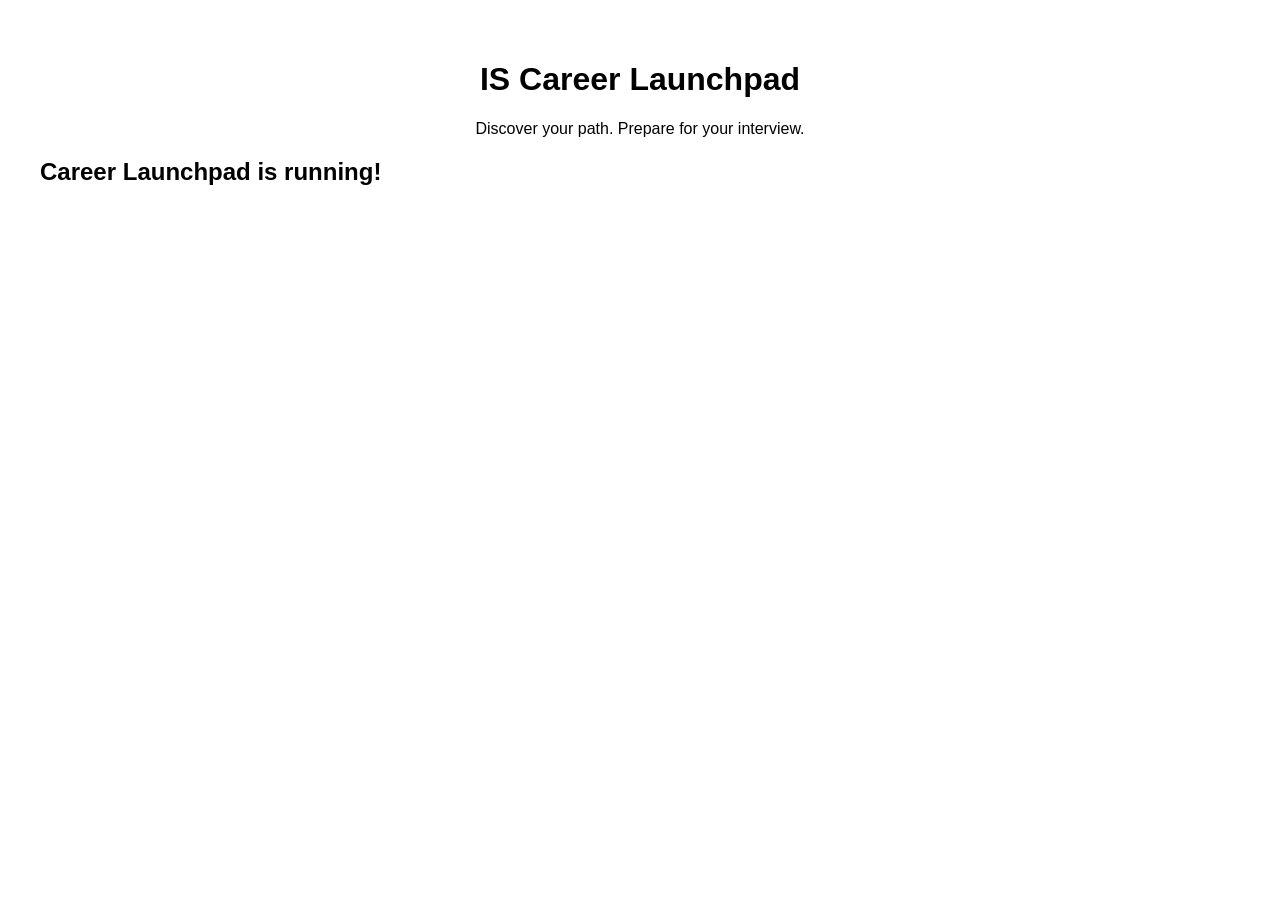
==== index.html @ c5160b51 "Inital project structure" ====
<!DOCTYPE html>
<html lang="en">
<head>
    <meta charset="UTF-8">
    <meta name="viewport" content="width=device-width, initial-scale=1.0">

    <title>IS Career Launchpad</title>

    <link rel="stylesheet" href="css/global.css">
    <link rel="stylesheet" href="css/careers.css">
    <link rel="stylesheet" href="css/interviews.css">
    <link rel="stylesheet" href="css/quiz.css">
</head>

<body>

    <header>
        <h1>IS Career Launchpad</h1>
        <p>Discover your path. Prepare for your interview.</p>
    </header>

    <main id="app">
        <h2>Career Launchpad is running!</h2>
    </main>

    <script src="js/data.js"></script>
    <script src="js/careers.js"></script>
    <script src="js/interviews.js"></script>
    <script src="js/quiz.js"></script>
    <script src="js/app.js"></script>

</body>
</html>
---- css/global.css ----
body {
    font-family: Arial, sans-serif;
    margin: 0;
    padding: 40px;
}

header {
    text-align: center;
}
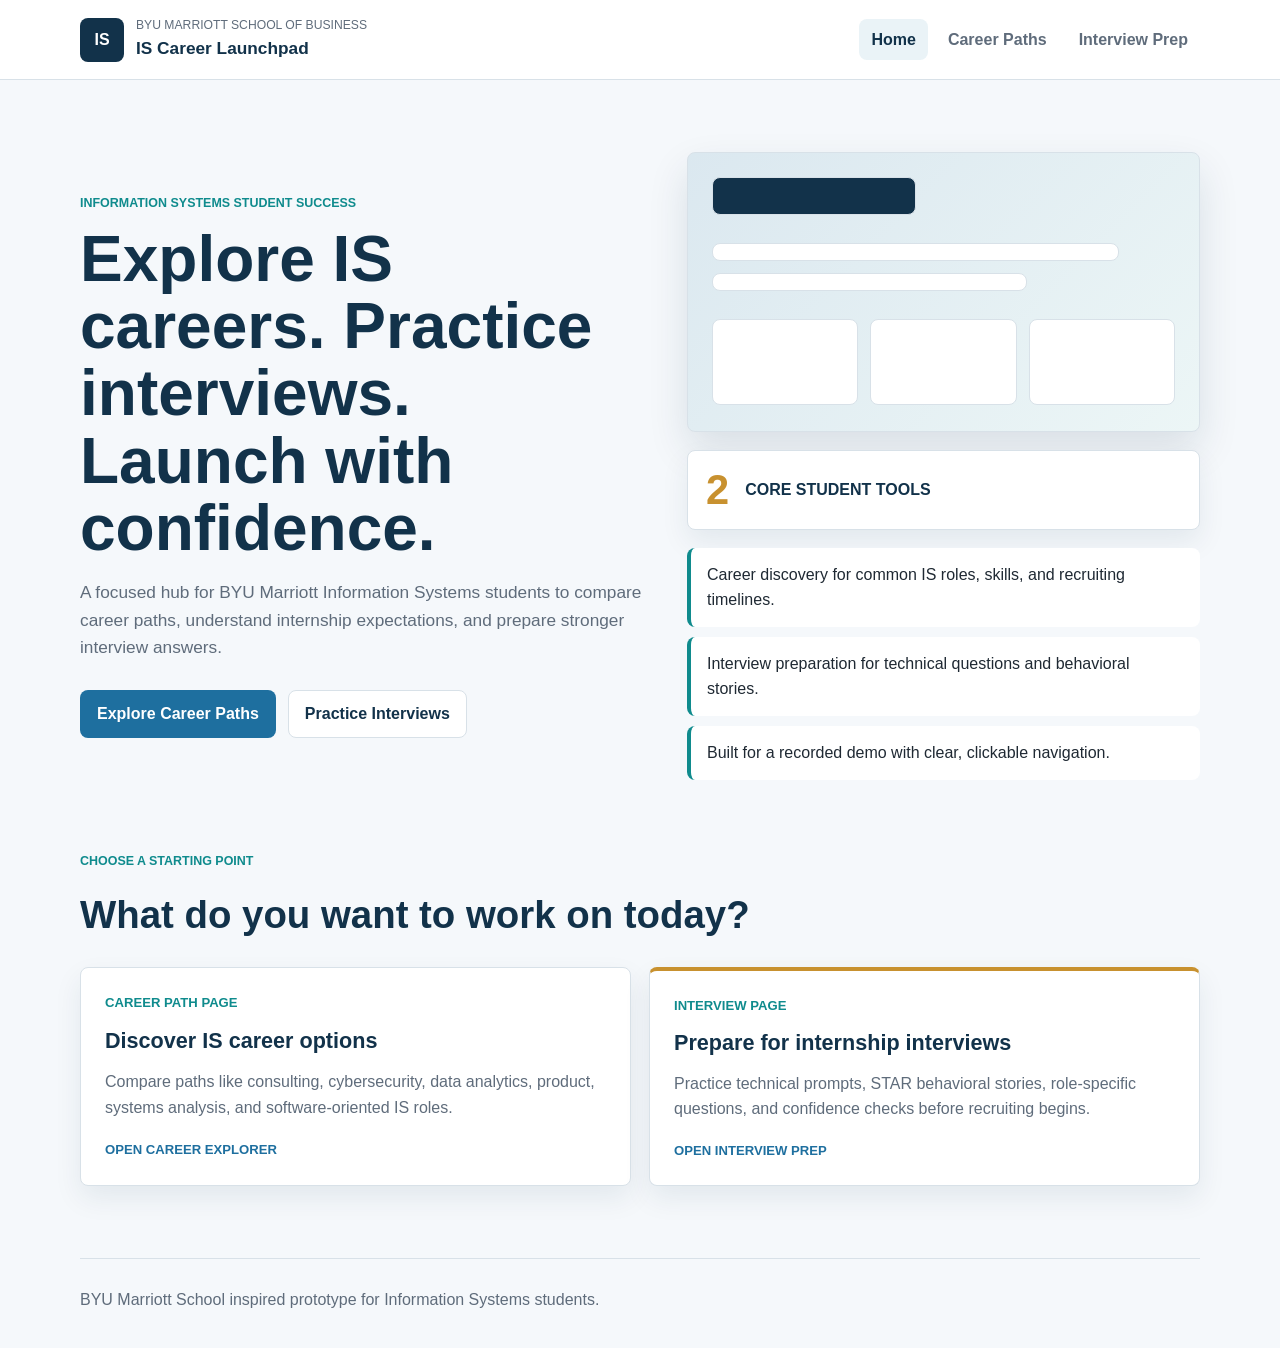
==== commit 58b95af2: "j" ====
--- a/index.html
+++ b/index.html
@@ -3,9 +3,7 @@
 <head>
     <meta charset="UTF-8">
     <meta name="viewport" content="width=device-width, initial-scale=1.0">
-
     <title>IS Career Launchpad</title>
-
     <link rel="stylesheet" href="css/global.css">
     <link rel="stylesheet" href="css/careers.css">
     <link rel="stylesheet" href="css/interviews.css">
@@ -13,21 +11,100 @@
 </head>
 
 <body>
+    <header class="site-header">
+        <nav class="nav-bar" aria-label="Main navigation">
+            <a class="brand" href="index.html">
+                <span class="brand-mark">IS</span>
+                <span>
+                    <span class="brand-school">BYU Marriott School of Business</span>
+                    <span class="brand-title">IS Career Launchpad</span>
+                </span>
+            </a>
 
-    <header>
-        <h1>IS Career Launchpad</h1>
-        <p>Discover your path. Prepare for your interview.</p>
+            <div class="nav-links">
+                <a href="index.html">Home</a>
+                <a href="careers.html">Career Paths</a>
+                <a href="interviews.html">Interview Prep</a>
+            </div>
+        </nav>
     </header>
 
-    <main id="app">
-        <h2>Career Launchpad is running!</h2>
+    <main>
+        <section class="hero-section" aria-labelledby="hero-title">
+            <div class="hero-content">
+                <p class="eyebrow">Information Systems Student Success</p>
+                <h1 id="hero-title">Explore IS careers. Practice interviews. Launch with confidence.</h1>
+                <p class="hero-copy">
+                    A focused hub for BYU Marriott Information Systems students to compare career paths,
+                    understand internship expectations, and prepare stronger interview answers.
+                </p>
+
+                <div class="hero-actions" aria-label="Primary pages">
+                    <a class="button button-primary" href="careers.html">Explore Career Paths</a>
+                    <a class="button button-secondary" href="interviews.html">Practice Interviews</a>
+                </div>
+            </div>
+
+            <aside class="hero-panel" aria-label="Launchpad overview">
+                <div class="dashboard-preview" aria-hidden="true">
+                    <div class="preview-header"></div>
+                    <div class="preview-row wide"></div>
+                    <div class="preview-row"></div>
+                    <div class="preview-grid">
+                        <span></span>
+                        <span></span>
+                        <span></span>
+                    </div>
+                </div>
+
+                <div class="stat-card">
+                    <span class="stat-number">2</span>
+                    <span class="stat-label">core student tools</span>
+                </div>
+
+                <div class="feature-list">
+                    <p>Career discovery for common IS roles, skills, and recruiting timelines.</p>
+                    <p>Interview preparation for technical questions and behavioral stories.</p>
+                    <p>Built for a recorded demo with clear, clickable navigation.</p>
+                </div>
+            </aside>
+        </section>
+
+        <section class="pathway-section" aria-labelledby="pathway-title">
+            <div class="section-heading">
+                <p class="eyebrow">Choose a starting point</p>
+                <h2 id="pathway-title">What do you want to work on today?</h2>
+            </div>
+
+            <div class="pathway-grid">
+                <a class="pathway-card" href="careers.html">
+                    <span class="card-label">Career Path Page</span>
+                    <h3>Discover IS career options</h3>
+                    <p>
+                        Compare paths like consulting, cybersecurity, data analytics, product,
+                        systems analysis, and software-oriented IS roles.
+                    </p>
+                    <span class="card-link">Open career explorer</span>
+                </a>
+
+                <a class="pathway-card accent-card" href="interviews.html">
+                    <span class="card-label">Interview Page</span>
+                    <h3>Prepare for internship interviews</h3>
+                    <p>
+                        Practice technical prompts, STAR behavioral stories, role-specific
+                        questions, and confidence checks before recruiting begins.
+                    </p>
+                    <span class="card-link">Open interview prep</span>
+                </a>
+            </div>
+        </section>
     </main>
 
+    <footer class="site-footer">
+        <p>BYU Marriott School inspired prototype for Information Systems students.</p>
+    </footer>
+
     <script src="js/data.js"></script>
-    <script src="js/careers.js"></script>
-    <script src="js/interviews.js"></script>
-    <script src="js/quiz.js"></script>
     <script src="js/app.js"></script>
-
 </body>
-</html>+</html>
--- a/css/global.css
+++ b/css/global.css
@@ -1,9 +1,398 @@
+:root {
+    --navy: #12324a;
+    --blue: #1e6f9f;
+    --teal: #0f8b8d;
+    --gold: #c8912f;
+    --ink: #1f2933;
+    --muted: #5f6c7b;
+    --line: #d8e1e8;
+    --panel: #ffffff;
+    --background: #f5f8fb;
+    --shadow: 0 18px 40px rgba(18, 50, 74, 0.12);
+}
+
+* {
+    box-sizing: border-box;
+}
+
 body {
-    font-family: Arial, sans-serif;
-    margin: 0;
-    padding: 40px;
-}
-
-header {
-    text-align: center;
-}+    margin: 0;
+    color: var(--ink);
+    background: var(--background);
+    font-family: Arial, Helvetica, sans-serif;
+    line-height: 1.6;
+}
+
+a {
+    color: inherit;
+}
+
+.site-header {
+    position: sticky;
+    top: 0;
+    z-index: 10;
+    background: rgba(255, 255, 255, 0.95);
+    border-bottom: 1px solid var(--line);
+    backdrop-filter: blur(12px);
+}
+
+.nav-bar {
+    display: flex;
+    align-items: center;
+    justify-content: space-between;
+    gap: 24px;
+    width: min(1120px, calc(100% - 32px));
+    margin: 0 auto;
+    padding: 16px 0;
+}
+
+.brand {
+    display: inline-flex;
+    align-items: center;
+    gap: 12px;
+    text-decoration: none;
+}
+
+.brand-mark {
+    display: grid;
+    width: 44px;
+    height: 44px;
+    place-items: center;
+    color: #ffffff;
+    background: var(--navy);
+    border-radius: 8px;
+    font-weight: 800;
+}
+
+.brand-school,
+.brand-title {
+    display: block;
+}
+
+.brand-school {
+    color: var(--muted);
+    font-size: 0.76rem;
+    text-transform: uppercase;
+}
+
+.brand-title {
+    color: var(--navy);
+    font-size: 1.08rem;
+    font-weight: 800;
+}
+
+.nav-links {
+    display: flex;
+    flex-wrap: wrap;
+    justify-content: flex-end;
+    gap: 8px;
+}
+
+.nav-links a {
+    padding: 8px 12px;
+    border-radius: 8px;
+    color: var(--muted);
+    font-weight: 700;
+    text-decoration: none;
+}
+
+.nav-links a:hover,
+.nav-links a[aria-current="page"] {
+    color: var(--navy);
+    background: #eaf3f7;
+}
+
+main {
+    width: min(1120px, calc(100% - 32px));
+    margin: 0 auto;
+}
+
+.hero-section,
+.page-hero {
+    padding: 72px 0 56px;
+}
+
+.hero-section {
+    display: grid;
+    grid-template-columns: minmax(0, 1.05fr) minmax(320px, 0.95fr);
+    gap: 40px;
+    align-items: center;
+}
+
+.hero-content h1,
+.page-hero h1 {
+    max-width: 850px;
+    margin: 0;
+    color: var(--navy);
+    font-size: clamp(2.35rem, 5vw, 4.4rem);
+    line-height: 1.05;
+}
+
+.hero-copy,
+.page-hero p:not(.eyebrow) {
+    max-width: 720px;
+    color: var(--muted);
+    font-size: 1.08rem;
+}
+
+.eyebrow {
+    margin: 0 0 12px;
+    color: var(--teal);
+    font-size: 0.78rem;
+    font-weight: 800;
+    letter-spacing: 0;
+    text-transform: uppercase;
+}
+
+.hero-actions {
+    display: flex;
+    flex-wrap: wrap;
+    gap: 12px;
+    margin-top: 28px;
+}
+
+.button {
+    display: inline-flex;
+    align-items: center;
+    justify-content: center;
+    min-height: 46px;
+    padding: 10px 16px;
+    border: 1px solid transparent;
+    border-radius: 8px;
+    font-weight: 800;
+    text-decoration: none;
+}
+
+.button-primary {
+    color: #ffffff;
+    background: var(--blue);
+}
+
+.button-secondary {
+    color: var(--navy);
+    background: #ffffff;
+    border-color: var(--line);
+}
+
+.hero-panel {
+    display: grid;
+    gap: 18px;
+}
+
+.dashboard-preview {
+    min-height: 280px;
+    padding: 24px;
+    border: 1px solid var(--line);
+    border-radius: 8px;
+    background:
+        linear-gradient(135deg, rgba(30, 111, 159, 0.16), rgba(15, 139, 141, 0.08)),
+        #ffffff;
+    box-shadow: var(--shadow);
+}
+
+.preview-header,
+.preview-row,
+.preview-grid span {
+    border-radius: 8px;
+    background: #ffffff;
+    border: 1px solid var(--line);
+}
+
+.preview-header {
+    width: 44%;
+    height: 38px;
+    margin-bottom: 28px;
+    background: var(--navy);
+}
+
+.preview-row {
+    width: 68%;
+    height: 18px;
+    margin-bottom: 12px;
+}
+
+.preview-row.wide {
+    width: 88%;
+}
+
+.preview-grid {
+    display: grid;
+    grid-template-columns: repeat(3, 1fr);
+    gap: 12px;
+    margin-top: 28px;
+}
+
+.preview-grid span {
+    min-height: 86px;
+}
+
+.stat-card,
+.pathway-card,
+.career-card,
+.question-card,
+.prep-panel {
+    border: 1px solid var(--line);
+    border-radius: 8px;
+    background: var(--panel);
+    box-shadow: 0 12px 28px rgba(18, 50, 74, 0.08);
+}
+
+.stat-card {
+    display: flex;
+    align-items: center;
+    gap: 16px;
+    padding: 18px;
+}
+
+.stat-number {
+    color: var(--gold);
+    font-size: 2.6rem;
+    font-weight: 900;
+    line-height: 1;
+}
+
+.stat-label {
+    color: var(--navy);
+    font-weight: 800;
+    text-transform: uppercase;
+}
+
+.feature-list {
+    display: grid;
+    gap: 10px;
+}
+
+.feature-list p {
+    margin: 0;
+    padding: 14px 16px;
+    border-left: 4px solid var(--teal);
+    background: #ffffff;
+    border-radius: 8px;
+}
+
+.pathway-section {
+    padding: 16px 0 72px;
+}
+
+.section-heading {
+    margin-bottom: 22px;
+}
+
+.section-heading h2 {
+    margin: 0;
+    color: var(--navy);
+    font-size: clamp(1.7rem, 3vw, 2.4rem);
+}
+
+.pathway-grid {
+    display: grid;
+    grid-template-columns: repeat(2, minmax(0, 1fr));
+    gap: 18px;
+}
+
+.pathway-card {
+    display: grid;
+    gap: 10px;
+    padding: 24px;
+    text-decoration: none;
+    transition: transform 160ms ease, box-shadow 160ms ease;
+}
+
+.pathway-card:hover {
+    transform: translateY(-3px);
+    box-shadow: var(--shadow);
+}
+
+.pathway-card h3 {
+    margin: 0;
+    color: var(--navy);
+    font-size: 1.35rem;
+}
+
+.pathway-card p {
+    margin: 0;
+    color: var(--muted);
+}
+
+.accent-card {
+    border-top: 4px solid var(--gold);
+}
+
+.card-label,
+.card-link {
+    color: var(--teal);
+    font-size: 0.82rem;
+    font-weight: 800;
+    text-transform: uppercase;
+}
+
+.card-link {
+    margin-top: 8px;
+    color: var(--blue);
+}
+
+.compact-hero {
+    padding-bottom: 28px;
+}
+
+.toolbar {
+    display: flex;
+    align-items: center;
+    gap: 12px;
+    margin-bottom: 22px;
+    padding: 14px;
+    border: 1px solid var(--line);
+    border-radius: 8px;
+    background: #ffffff;
+}
+
+.toolbar label {
+    color: var(--navy);
+    font-weight: 800;
+}
+
+.toolbar input,
+.toolbar select {
+    width: min(420px, 100%);
+    min-height: 42px;
+    padding: 9px 12px;
+    border: 1px solid var(--line);
+    border-radius: 8px;
+    color: var(--ink);
+    font: inherit;
+}
+
+.site-footer {
+    width: min(1120px, calc(100% - 32px));
+    margin: 0 auto;
+    padding: 28px 0 36px;
+    color: var(--muted);
+    border-top: 1px solid var(--line);
+}
+
+.site-footer p {
+    margin: 0;
+}
+
+@media (max-width: 820px) {
+    .nav-bar,
+    .hero-section,
+    .pathway-grid,
+    .toolbar {
+        display: grid;
+    }
+
+    .hero-section,
+    .pathway-grid {
+        grid-template-columns: 1fr;
+    }
+
+    .nav-links {
+        justify-content: flex-start;
+    }
+
+    .hero-section,
+    .page-hero {
+        padding-top: 44px;
+    }
+}
--- a/css/careers.css
+++ b/css/careers.css
@@ -0,0 +1,70 @@
+.career-grid {
+    display: grid;
+    grid-template-columns: repeat(3, minmax(0, 1fr));
+    gap: 18px;
+    padding-bottom: 72px;
+}
+
+.career-card {
+    display: grid;
+    gap: 14px;
+    padding: 22px;
+}
+
+.career-card h2 {
+    margin: 0;
+    color: var(--navy);
+    font-size: 1.25rem;
+}
+
+.career-card p {
+    margin: 0;
+    color: var(--muted);
+}
+
+.career-meta {
+    display: flex;
+    flex-wrap: wrap;
+    gap: 8px;
+}
+
+.career-meta span,
+.skill-pill {
+    display: inline-flex;
+    align-items: center;
+    min-height: 30px;
+    padding: 4px 9px;
+    border-radius: 999px;
+    color: var(--navy);
+    background: #edf6f7;
+    font-size: 0.82rem;
+    font-weight: 700;
+}
+
+.skill-list {
+    display: flex;
+    flex-wrap: wrap;
+    gap: 8px;
+}
+
+.empty-state {
+    grid-column: 1 / -1;
+    padding: 28px;
+    border: 1px dashed var(--line);
+    border-radius: 8px;
+    color: var(--muted);
+    background: #ffffff;
+    text-align: center;
+}
+
+@media (max-width: 980px) {
+    .career-grid {
+        grid-template-columns: repeat(2, minmax(0, 1fr));
+    }
+}
+
+@media (max-width: 640px) {
+    .career-grid {
+        grid-template-columns: 1fr;
+    }
+}
--- a/css/interviews.css
+++ b/css/interviews.css
@@ -0,0 +1,61 @@
+.interview-layout {
+    display: grid;
+    grid-template-columns: minmax(0, 1fr) 320px;
+    gap: 22px;
+    align-items: start;
+    padding-bottom: 72px;
+}
+
+.question-list {
+    display: grid;
+    gap: 14px;
+}
+
+.question-card {
+    padding: 20px;
+}
+
+.question-card h2 {
+    margin: 0 0 8px;
+    color: var(--navy);
+    font-size: 1.12rem;
+}
+
+.question-card p {
+    margin: 0;
+    color: var(--muted);
+}
+
+.question-type {
+    display: inline-flex;
+    margin-bottom: 10px;
+    padding: 4px 9px;
+    border-radius: 999px;
+    color: #ffffff;
+    background: var(--teal);
+    font-size: 0.76rem;
+    font-weight: 800;
+    text-transform: uppercase;
+}
+
+.prep-panel {
+    position: sticky;
+    top: 92px;
+    padding: 20px;
+}
+
+.prep-panel h2 {
+    margin: 0 0 14px;
+    color: var(--navy);
+    font-size: 1.2rem;
+}
+
+@media (max-width: 900px) {
+    .interview-layout {
+        grid-template-columns: 1fr;
+    }
+
+    .prep-panel {
+        position: static;
+    }
+}
--- a/css/quiz.css
+++ b/css/quiz.css
@@ -0,0 +1,26 @@
+.quiz-list {
+    display: grid;
+    gap: 10px;
+}
+
+.quiz-item {
+    display: flex;
+    align-items: flex-start;
+    gap: 10px;
+    padding: 10px;
+    border: 1px solid var(--line);
+    border-radius: 8px;
+    background: #f8fbfd;
+}
+
+.quiz-item input {
+    width: 18px;
+    height: 18px;
+    margin-top: 3px;
+    accent-color: var(--teal);
+}
+
+.quiz-item span {
+    color: var(--ink);
+    font-weight: 700;
+}
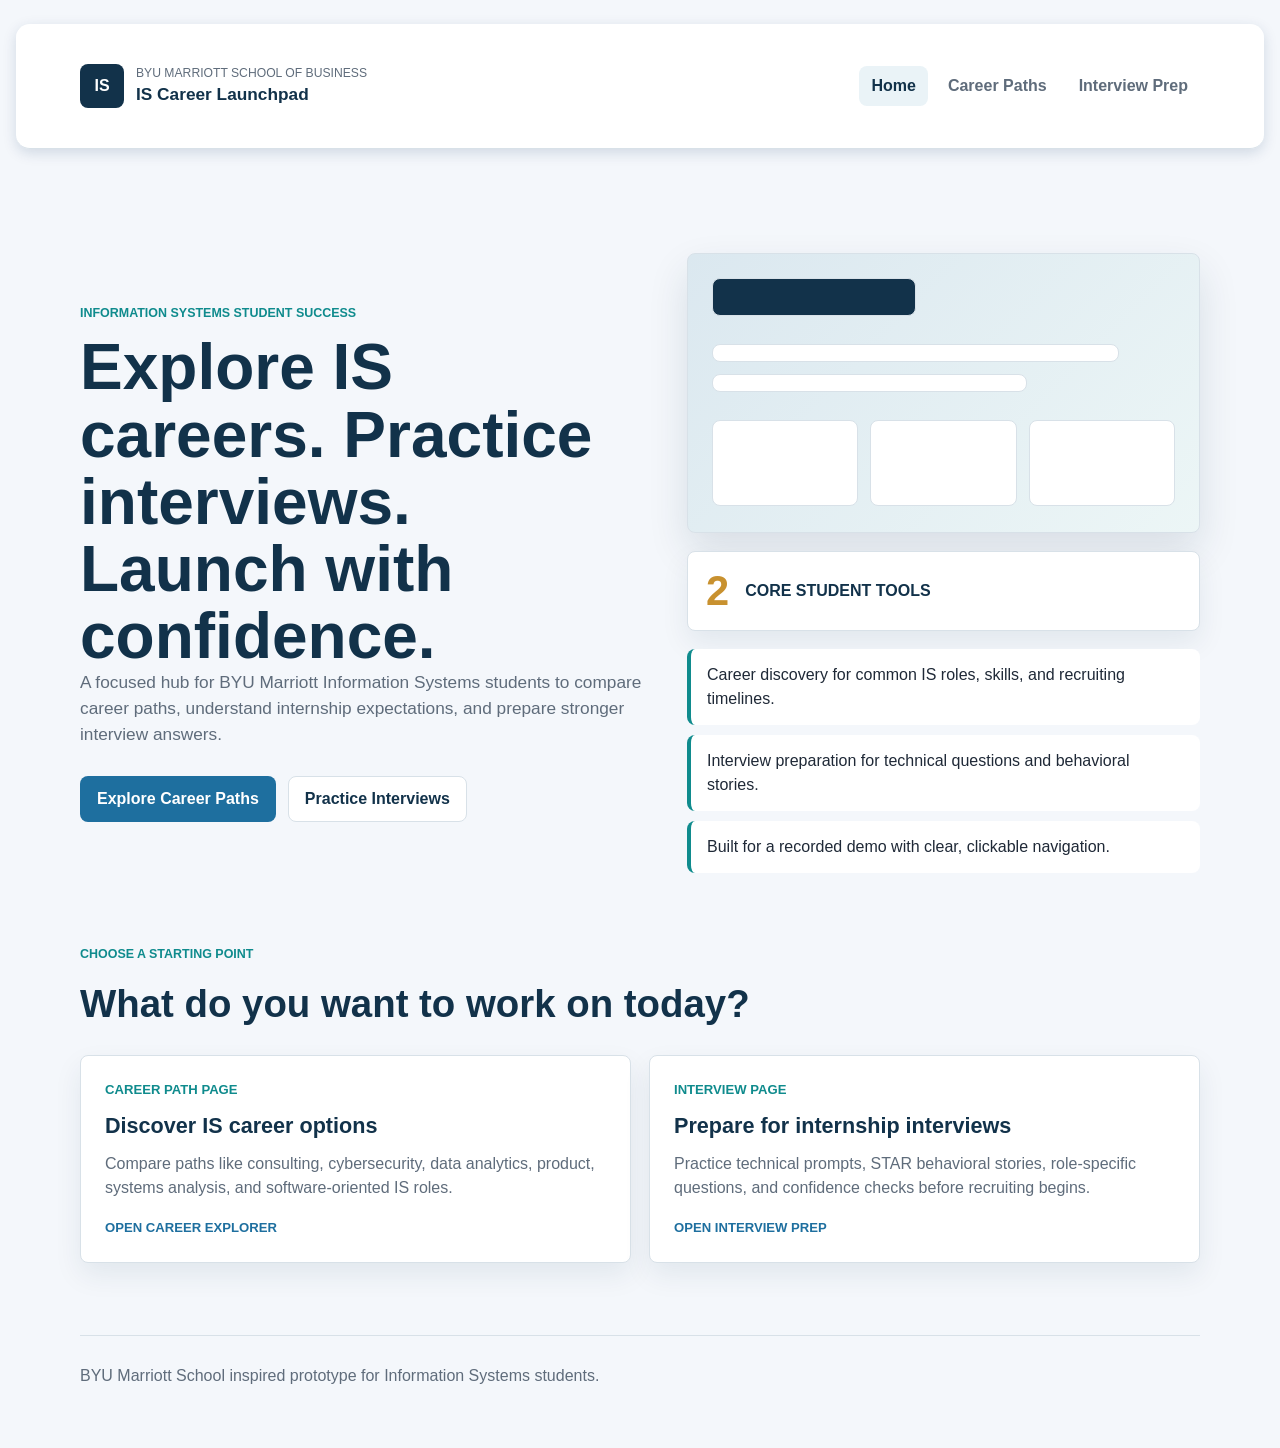
==== commit d07fe774: "Standardize homepage pathway cards" ====
--- a/index.html
+++ b/index.html
@@ -87,7 +87,7 @@
                     <span class="card-link">Open career explorer</span>
                 </a>
 
-                <a class="pathway-card accent-card" href="interviews.html">
+                <a class="pathway-card" href="interviews.html">
                     <span class="card-label">Interview Page</span>
                     <h3>Prepare for internship interviews</h3>
                     <p>
--- a/css/global.css
+++ b/css/global.css
@@ -314,10 +314,6 @@
     color: var(--muted);
 }
 
-.accent-card {
-    border-top: 4px solid var(--gold);
-}
-
 .card-label,
 .card-link {
     color: var(--teal);
--- a/css/careers.css
+++ b/css/careers.css
@@ -1,70 +1,476 @@
-.career-grid {
-    display: grid;
-    grid-template-columns: repeat(3, minmax(0, 1fr));
-    gap: 18px;
-    padding-bottom: 72px;
-}
-
-.career-card {
-    display: grid;
-    gap: 14px;
-    padding: 22px;
-}
-
-.career-card h2 {
-    margin: 0;
-    color: var(--navy);
-    font-size: 1.25rem;
-}
-
-.career-card p {
-    margin: 0;
-    color: var(--muted);
-}
-
-.career-meta {
-    display: flex;
-    flex-wrap: wrap;
-    gap: 8px;
-}
-
-.career-meta span,
-.skill-pill {
-    display: inline-flex;
-    align-items: center;
-    min-height: 30px;
-    padding: 4px 9px;
-    border-radius: 999px;
-    color: var(--navy);
-    background: #edf6f7;
-    font-size: 0.82rem;
-    font-weight: 700;
-}
-
-.skill-list {
-    display: flex;
-    flex-wrap: wrap;
-    gap: 8px;
-}
-
-.empty-state {
-    grid-column: 1 / -1;
-    padding: 28px;
-    border: 1px dashed var(--line);
-    border-radius: 8px;
-    color: var(--muted);
-    background: #ffffff;
-    text-align: center;
-}
-
-@media (max-width: 980px) {
-    .career-grid {
-        grid-template-columns: repeat(2, minmax(0, 1fr));
-    }
-}
-
-@media (max-width: 640px) {
-    .career-grid {
-        grid-template-columns: 1fr;
-    }
-}
+:root {
+  --byu-navy: #002e5d;
+  --byu-blue: #0057b8;
+  --light-bg: #f4f7fb;
+  --card-bg: #ffffff;
+  --border-color: #dbe3ed;
+  --text-main: #1f2937;
+  --text-muted: #64748b;
+  --accent-green: #10b981;
+  --accent-red: #ef4444;
+  --accent-gold: #f59e0b;
+}
+
+* {
+  box-sizing: border-box;
+  margin: 0;
+  padding: 0;
+  font-family: -apple-system, BlinkMacSystemFont, "Segoe UI", Roboto, Helvetica, Arial, sans-serif;
+}
+
+html {
+  scroll-behavior: smooth;
+}
+
+body {
+  background-color: var(--light-bg);
+  color: var(--text-main);
+  padding: 24px 16px;
+  line-height: 1.5;
+}
+
+.container {
+  max-width: 1120px;
+  margin: 0 auto;
+}
+
+header {
+  background: var(--byu-navy);
+  color: white;
+  padding: 24px 28px;
+  border-radius: 14px;
+  margin-bottom: 32px;
+  display: flex;
+  justify-content: space-between;
+  align-items: center;
+  box-shadow: 0 4px 14px rgba(0, 46, 93, 0.15);
+}
+
+.back-link {
+  color: #93c5fd;
+  text-decoration: none;
+  font-size: 0.85rem;
+  font-weight: 600;
+  display: inline-block;
+  margin-bottom: 6px;
+  transition: color 0.15s;
+}
+
+.back-link:hover {
+  color: #ffffff;
+  text-decoration: underline;
+}
+
+header h1 {
+  font-size: 1.7rem;
+  letter-spacing: -0.5px;
+}
+
+header p {
+  color: #cbd5e1;
+  font-size: 0.95rem;
+  margin-top: 4px;
+}
+
+.header-badge {
+  font-size: 0.85rem;
+  background: rgba(255, 255, 255, 0.15);
+  padding: 6px 14px;
+  border-radius: 6px;
+  font-weight: 500;
+}
+
+.module-section {
+  margin-bottom: 24px;
+}
+
+.section-heading-row {
+  display: flex;
+  justify-content: space-between;
+  align-items: flex-end;
+  margin-bottom: 20px;
+  flex-wrap: wrap;
+  gap: 12px;
+}
+
+.section-heading-row h2 {
+  font-size: 1.5rem;
+  color: var(--byu-navy);
+}
+
+.section-desc {
+  color: var(--text-muted);
+  font-size: 0.95rem;
+  margin-top: 4px;
+}
+
+.jump-btn {
+  background: white;
+  color: var(--byu-navy);
+  border: 2px solid var(--byu-navy);
+  padding: 8px 16px;
+  font-size: 0.9rem;
+}
+
+.jump-btn:hover {
+  background: #eef4fc;
+  color: var(--byu-blue);
+}
+
+.section-divider {
+  border: none;
+  border-top: 2px dashed var(--border-color);
+  margin: 48px 0;
+}
+
+/* PART A: EXPLORE STYLES */
+.filter-bar {
+  display: flex;
+  gap: 10px;
+  margin-bottom: 20px;
+  flex-wrap: wrap;
+}
+
+.filter-btn {
+  border: 1px solid var(--border-color);
+  background: white;
+  padding: 8px 16px;
+  border-radius: 20px;
+  cursor: pointer;
+  font-size: 0.88rem;
+  font-weight: 500;
+}
+
+.filter-btn.active {
+  background: var(--byu-blue);
+  color: white;
+  border-color: var(--byu-blue);
+}
+
+.grid-careers {
+  display: grid;
+  grid-template-columns: repeat(auto-fit, minmax(260px, 1fr));
+  gap: 20px;
+  margin-bottom: 24px;
+}
+
+.career-summary-card {
+  background: white;
+  border: 1px solid var(--border-color);
+  border-radius: 12px;
+  padding: 20px;
+  cursor: pointer;
+  transition: transform 0.2s, box-shadow 0.2s, border-color 0.2s;
+}
+
+.career-summary-card:hover {
+  transform: translateY(-3px);
+  box-shadow: 0 8px 20px rgba(0, 0, 0, 0.06);
+}
+
+.career-summary-card.selected {
+  border-color: var(--byu-navy);
+  background: #fafcff;
+  outline: 2px solid var(--byu-navy);
+}
+
+.badge {
+  display: inline-block;
+  font-size: 0.72rem;
+  text-transform: uppercase;
+  letter-spacing: 0.5px;
+  padding: 4px 8px;
+  border-radius: 6px;
+  font-weight: 700;
+  margin-bottom: 8px;
+}
+
+.badge-dev { background: #e0f2fe; color: #0369a1; }
+.badge-ba { background: #fef3c7; color: #b45309; }
+.badge-sec { background: #fee2e2; color: #b91c1c; }
+.badge-data { background: #dcfce7; color: #15803d; }
+
+.detail-panel {
+  background: white;
+  border-radius: 12px;
+  border: 1px solid var(--border-color);
+  padding: 28px;
+  box-shadow: 0 4px 16px rgba(0, 0, 0, 0.04);
+}
+
+.detail-grid {
+  display: grid;
+  grid-template-columns: 1fr 1fr;
+  gap: 24px;
+  margin-top: 20px;
+}
+
+@media (max-width: 768px) {
+  .detail-grid { grid-template-columns: 1fr; }
+}
+
+.detail-section {
+  background: #f8fafc;
+  padding: 16px;
+  border-radius: 8px;
+  border-left: 4px solid var(--byu-navy);
+}
+
+.detail-section h4 {
+  margin-bottom: 8px;
+  font-size: 0.95rem;
+  color: var(--byu-navy);
+}
+
+.detail-section p, .detail-section ul {
+  font-size: 0.9rem;
+  color: #334155;
+}
+
+.detail-section ul {
+  padding-left: 18px;
+}
+
+/* PART B: BATTLE STYLES */
+.arena-setup {
+  background: white;
+  padding: 24px;
+  border-radius: 12px;
+  border: 1px solid var(--border-color);
+  margin-bottom: 24px;
+  display: flex;
+  justify-content: space-around;
+  align-items: center;
+  flex-wrap: wrap;
+  gap: 16px;
+}
+
+.select-box label {
+  font-weight: 600;
+  font-size: 0.85rem;
+  display: block;
+  margin-bottom: 4px;
+}
+
+.select-box select {
+  padding: 10px 14px;
+  border-radius: 8px;
+  border: 1px solid var(--border-color);
+  font-size: 1rem;
+  outline: none;
+  background: white;
+  font-weight: 500;
+}
+
+.vs-text {
+  font-weight: 800;
+  color: var(--byu-navy);
+  font-size: 1.2rem;
+}
+
+.btn-action {
+  background: var(--byu-navy);
+  color: white;
+  border: none;
+  padding: 12px 24px;
+  border-radius: 8px;
+  font-size: 1rem;
+  font-weight: 600;
+  cursor: pointer;
+  transition: background 0.2s;
+}
+
+.btn-action:hover {
+  background: var(--byu-blue);
+}
+
+.arena-stage {
+  background: radial-gradient(circle at center, #1e293b, #0f172a);
+  border-radius: 16px;
+  padding: 30px 20px;
+  color: white;
+  position: relative;
+  overflow: hidden;
+  min-height: 380px;
+  display: flex;
+  flex-direction: column;
+  justify-content: space-between;
+}
+
+.arena-top-labels {
+  display: flex;
+  justify-content: space-between;
+  font-size: 0.85rem;
+  text-transform: uppercase;
+  letter-spacing: 1px;
+  color: #94a3b8;
+}
+
+.fighters-row {
+  display: flex;
+  justify-content: space-between;
+  align-items: flex-end;
+  padding: 0 40px;
+  margin-top: 10px;
+}
+
+.fighter-wrapper {
+  display: flex;
+  flex-direction: column;
+  align-items: center;
+  position: relative;
+  width: 140px;
+  transition: transform 0.2s ease-out;
+}
+
+.hp-container {
+  width: 130px;
+  background: rgba(255, 255, 255, 0.2);
+  border-radius: 6px;
+  padding: 3px;
+  margin-bottom: 12px;
+}
+
+.hp-fill {
+  height: 12px;
+  background: var(--accent-green);
+  border-radius: 4px;
+  transition: width 0.4s ease-out, background-color 0.4s ease-out;
+  width: 100%;
+}
+
+.avatar-box {
+  width: 90px;
+  height: 110px;
+  position: relative;
+}
+
+.fighter-name-label {
+  margin-top: 8px;
+  font-weight: bold;
+  font-size: 0.85rem;
+}
+
+.round-indicator {
+  font-size: 1.5rem;
+  font-weight: 900;
+  color: #cbd5e1;
+}
+
+/* PUNCH ANIMATIONS */
+.punch-right {
+  animation: lPunch 0.35s ease-in-out;
+}
+
+.punch-left {
+  animation: rPunch 0.35s ease-in-out;
+}
+
+.hit-react {
+  animation: hitShake 0.35s ease-in-out;
+}
+
+@keyframes lPunch {
+  0% { transform: translateX(0); }
+  50% { transform: translateX(80px) rotate(8deg); }
+  100% { transform: translateX(0); }
+}
+
+@keyframes rPunch {
+  0% { transform: translateX(0); }
+  50% { transform: translateX(-80px) rotate(-8deg); }
+  100% { transform: translateX(0); }
+}
+
+@keyframes hitShake {
+  0% { transform: translateX(0); }
+  25% { transform: translateX(12px); filter: brightness(2) drop-shadow(0 0 8px red); }
+  50% { transform: translateX(-8px); }
+  75% { transform: translateX(6px); }
+  100% { transform: translateX(0); }
+}
+
+.hit-impact-text {
+  position: absolute;
+  top: -20px;
+  font-weight: 900;
+  font-size: 1.2rem;
+  color: #facc15;
+  text-shadow: 0 0 8px #000;
+  opacity: 0;
+  pointer-events: none;
+  transition: opacity 0.3s, transform 0.3s;
+}
+
+.hit-impact-text.show {
+  opacity: 1;
+  transform: translateY(-15px);
+}
+
+.battle-prompt-card {
+  background: rgba(255, 255, 255, 0.96);
+  color: var(--text-main);
+  padding: 20px;
+  border-radius: 12px;
+  margin-top: 24px;
+  box-shadow: 0 10px 25px rgba(0,0,0,0.3);
+}
+
+.battle-prompt-card h3 {
+  font-size: 1.05rem;
+  color: var(--byu-navy);
+  margin-bottom: 12px;
+}
+
+.prompt-options {
+  display: grid;
+  grid-template-columns: 1fr 1fr;
+  gap: 12px;
+}
+
+@media (max-width: 600px) {
+  .prompt-options { grid-template-columns: 1fr; }
+  .fighters-row { padding: 0 10px; }
+}
+
+.prompt-btn {
+  background: #f1f5f9;
+  border: 1px solid #cbd5e1;
+  border-radius: 8px;
+  padding: 12px;
+  text-align: left;
+  font-size: 0.9rem;
+  cursor: pointer;
+  transition: background 0.15s, border-color 0.15s;
+}
+
+.prompt-btn:hover {
+  background: #e2e8f0;
+  border-color: #94a3b8;
+}
+
+.result-banner {
+  background: #ecfdf5;
+  border: 2px solid var(--accent-green);
+  border-radius: 12px;
+  padding: 24px;
+  margin-top: 24px;
+  display: none;
+  text-align: center;
+}
+
+.result-banner h3 {
+  color: #065f46;
+  margin-bottom: 8px;
+}
+
+.reset-btn {
+  margin-top: 14px;
+}
+
+.source-tag {
+  font-size: 0.75rem;
+  color: var(--text-muted);
+  margin-top: 8px;
+  text-align: right;
+}
--- a/css/interviews.css
+++ b/css/interviews.css
@@ -1,61 +1,338 @@
+.study-setup {
+    display: grid;
+    grid-template-columns: minmax(0, 1.2fr) minmax(260px, 0.7fr) auto;
+    align-items: end;
+    gap: 24px;
+    margin-bottom: 18px;
+    padding: 24px;
+    border: 1px solid var(--line);
+    border-radius: 8px;
+    background: #ffffff;
+    box-shadow: 0 12px 28px rgba(18, 50, 74, 0.08);
+}
+
+.study-setup h2 {
+    margin: 0 0 8px;
+    color: var(--navy);
+    font-size: 1.45rem;
+}
+
+.study-setup p:not(.eyebrow) {
+    margin: 0;
+    color: var(--muted);
+}
+
+.role-picker label {
+    display: block;
+    margin-bottom: 7px;
+    color: var(--navy);
+    font-weight: 800;
+}
+
+.role-picker select {
+    width: 100%;
+    min-height: 46px;
+    padding: 9px 12px;
+    border: 1px solid var(--line);
+    border-radius: 8px;
+    color: var(--ink);
+    background: #ffffff;
+    font: inherit;
+}
+
+.study-action {
+    display: grid;
+    justify-items: stretch;
+    gap: 7px;
+}
+
+.study-action span {
+    color: var(--muted);
+    font-size: 0.78rem;
+    font-weight: 800;
+    text-align: center;
+    text-transform: uppercase;
+}
+
+.study-action .button {
+    border: 0;
+    cursor: pointer;
+}
+
+.study-overview {
+    display: grid;
+    grid-template-columns: repeat(3, minmax(0, 1fr));
+    gap: 14px;
+    margin-bottom: 24px;
+}
+
+.study-overview article {
+    display: flex;
+    align-items: flex-start;
+    gap: 14px;
+    padding: 18px;
+    border: 1px solid var(--line);
+    border-radius: 8px;
+    background: #ffffff;
+}
+
+.overview-number {
+    color: var(--teal);
+    font-size: 1.35rem;
+    font-weight: 900;
+}
+
+.study-overview strong {
+    color: var(--navy);
+}
+
+.study-overview p {
+    margin: 3px 0 0;
+    color: var(--muted);
+    font-size: 0.9rem;
+}
+
 .interview-layout {
-    display: grid;
-    grid-template-columns: minmax(0, 1fr) 320px;
-    gap: 22px;
-    align-items: start;
     padding-bottom: 72px;
+}
+
+.toolbar {
+    justify-content: space-between;
+    gap: 28px;
+    padding: 18px 20px;
+    box-shadow: 0 8px 22px rgba(18, 50, 74, 0.06);
+}
+
+.filter-control {
+    display: flex;
+    align-items: center;
+    gap: 14px;
+    width: min(620px, 100%);
+}
+
+.filter-control label {
+    flex: 0 0 auto;
+}
+
+.filter-control select {
+    flex: 1;
 }
 
 .question-list {
     display: grid;
-    gap: 14px;
-}
-
-.question-card {
-    padding: 20px;
-}
-
-.question-card h2 {
-    margin: 0 0 8px;
-    color: var(--navy);
-    font-size: 1.12rem;
-}
-
-.question-card p {
+    grid-template-columns: repeat(2, minmax(0, 1fr));
+    gap: 18px;
+}
+
+.study-section-heading {
+    display: flex;
+    align-items: end;
+    justify-content: space-between;
+    gap: 20px;
+    padding: 10px 2px 4px;
+    grid-column: 1 / -1;
+}
+
+.study-section-heading h2 {
     margin: 0;
-    color: var(--muted);
+    color: var(--navy);
+    font-size: 1.55rem;
+}
+
+.study-section-heading > span {
+    color: var(--muted);
+    font-size: 0.86rem;
+    font-weight: 800;
+}
+
+.study-card {
+    display: flex;
+    flex-direction: column;
+    padding: 22px;
+}
+
+.study-card:nth-of-type(5) {
+    grid-column: 1 / -1;
+}
+
+.study-card-heading,
+.study-card-heading > div {
+    display: flex;
+    align-items: center;
+    justify-content: space-between;
+    gap: 10px;
+}
+
+.study-card h2 {
+    margin: 10px 0;
+    color: var(--navy);
+    font-size: 1.18rem;
+}
+
+.study-card p {
+    color: var(--muted);
+}
+
+.duration-target {
+    display: inline-flex;
+    align-self: flex-start;
+    margin: 0 0 10px;
+    padding: 5px 9px;
+    border-radius: 999px;
+    color: var(--navy) !important;
+    background: #e8f1fb;
+    font-size: 0.78rem;
+    font-weight: 800;
+    text-transform: uppercase;
 }
 
 .question-type {
     display: inline-flex;
-    margin-bottom: 10px;
     padding: 4px 9px;
     border-radius: 999px;
     color: #ffffff;
     background: var(--teal);
-    font-size: 0.76rem;
-    font-weight: 800;
-    text-transform: uppercase;
-}
-
-.prep-panel {
-    position: sticky;
-    top: 92px;
-    padding: 20px;
-}
-
-.prep-panel h2 {
-    margin: 0 0 14px;
-    color: var(--navy);
-    font-size: 1.2rem;
+    font-size: 0.74rem;
+    font-weight: 800;
+    text-transform: uppercase;
+}
+
+.question-number {
+    color: var(--muted);
+    font-size: 0.78rem;
+    font-weight: 800;
+    text-transform: uppercase;
+}
+
+.review-toggle {
+    display: inline-flex;
+    align-items: center;
+    gap: 7px;
+    color: var(--navy);
+    font-size: 0.85rem;
+    font-weight: 800;
+    cursor: pointer;
+}
+
+.review-toggle input {
+    width: 17px;
+    height: 17px;
+    accent-color: var(--teal);
+}
+
+.coach-tip {
+    margin: 0;
+    padding: 13px 15px;
+    border-left: 4px solid var(--gold);
+    border-radius: 6px;
+    background: #fff9ec;
+}
+
+.concept-block {
+    margin-top: 18px;
+}
+
+.concept-block h3 {
+    margin: 0 0 9px;
+    color: var(--navy);
+    font-size: 0.88rem;
+    text-transform: uppercase;
+}
+
+.concept-list {
+    display: flex;
+    flex-wrap: wrap;
+    gap: 8px;
+}
+
+.concept-list span {
+    padding: 5px 9px;
+    border-radius: 999px;
+    color: var(--navy);
+    background: #edf6f7;
+    font-size: 0.82rem;
+    font-weight: 700;
+}
+
+.model-answer {
+    margin-top: auto;
+    padding-top: 14px;
+    border-top: 1px solid var(--line);
+}
+
+.model-answer summary {
+    color: var(--blue);
+    font-weight: 800;
+    cursor: pointer;
+}
+
+.model-answer p {
+    margin: 12px 0 0;
+    padding: 14px;
+    border-radius: 8px;
+    background: #f5f8fb;
+}
+
+.study-progress {
+    flex: 0 0 210px;
+    color: var(--navy);
+    text-align: right;
+}
+
+.progress-track {
+    height: 8px;
+    margin-top: 8px;
+    overflow: hidden;
+    border-radius: 999px;
+    background: #e4ebf0;
+}
+
+.progress-track span {
+    display: block;
+    width: 0;
+    height: 100%;
+    border-radius: inherit;
+    background: var(--teal);
+    transition: width 180ms ease;
+}
+
+@media (max-width: 980px) {
+    .study-setup {
+        grid-template-columns: 1fr 1fr;
+    }
+
+    .study-setup-copy {
+        grid-column: 1 / -1;
+    }
 }
 
 @media (max-width: 900px) {
-    .interview-layout {
+    .study-overview,
+    .question-list {
         grid-template-columns: 1fr;
     }
-
-    .prep-panel {
-        position: static;
-    }
-}
+}
+
+@media (max-width: 640px) {
+    .study-setup,
+    .study-card-heading,
+    .study-section-heading,
+    .toolbar,
+    .filter-control {
+        display: grid;
+        grid-template-columns: 1fr;
+    }
+
+    .study-setup-copy {
+        grid-column: auto;
+    }
+
+    .study-action .button {
+        width: 100%;
+    }
+
+    .study-progress {
+        width: 100%;
+        text-align: left;
+    }
+}
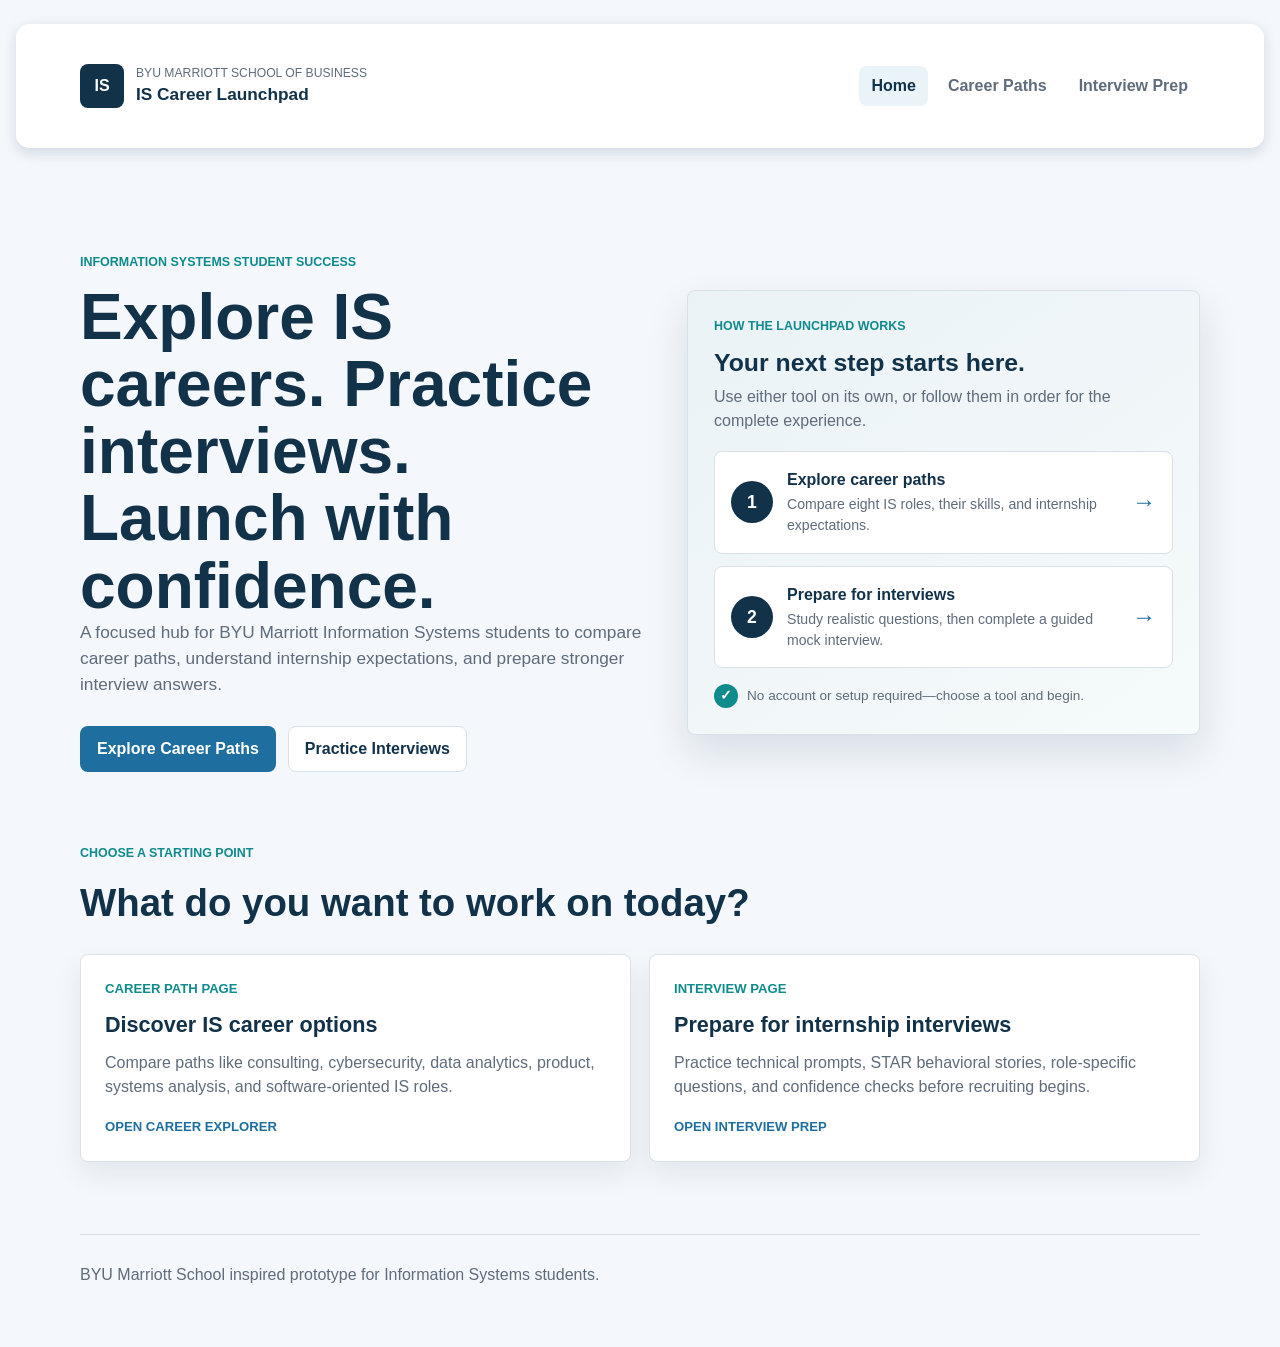
==== commit b2a57761: "Replace ambiguous homepage preview with launch plan" ====
--- a/index.html
+++ b/index.html
@@ -45,27 +45,34 @@
                 </div>
             </div>
 
-            <aside class="hero-panel" aria-label="Launchpad overview">
-                <div class="dashboard-preview" aria-hidden="true">
-                    <div class="preview-header"></div>
-                    <div class="preview-row wide"></div>
-                    <div class="preview-row"></div>
-                    <div class="preview-grid">
-                        <span></span>
-                        <span></span>
-                        <span></span>
-                    </div>
+            <aside class="launch-plan" aria-labelledby="launch-plan-title">
+                <div class="launch-plan-heading">
+                    <p class="eyebrow">How the Launchpad works</p>
+                    <h2 id="launch-plan-title">Your next step starts here.</h2>
+                    <p>Use either tool on its own, or follow them in order for the complete experience.</p>
                 </div>
 
-                <div class="stat-card">
-                    <span class="stat-number">2</span>
-                    <span class="stat-label">core student tools</span>
-                </div>
+                <a class="launch-step" href="careers.html">
+                    <span class="step-number">1</span>
+                    <span class="step-copy">
+                        <strong>Explore career paths</strong>
+                        <span>Compare eight IS roles, their skills, and internship expectations.</span>
+                    </span>
+                    <span class="step-arrow" aria-hidden="true">→</span>
+                </a>
 
-                <div class="feature-list">
-                    <p>Career discovery for common IS roles, skills, and recruiting timelines.</p>
-                    <p>Interview preparation for technical questions and behavioral stories.</p>
-                    <p>Built for a recorded demo with clear, clickable navigation.</p>
+                <a class="launch-step" href="interviews.html">
+                    <span class="step-number">2</span>
+                    <span class="step-copy">
+                        <strong>Prepare for interviews</strong>
+                        <span>Study realistic questions, then complete a guided mock interview.</span>
+                    </span>
+                    <span class="step-arrow" aria-hidden="true">→</span>
+                </a>
+
+                <div class="launch-plan-note">
+                    <span aria-hidden="true">✓</span>
+                    <p>No account or setup required—choose a tool and begin.</p>
                 </div>
             </aside>
         </section>
--- a/css/global.css
+++ b/css/global.css
@@ -174,59 +174,112 @@
     border-color: var(--line);
 }
 
-.hero-panel {
-    display: grid;
-    gap: 18px;
-}
-
-.dashboard-preview {
-    min-height: 280px;
-    padding: 24px;
+.launch-plan {
+    display: grid;
+    gap: 12px;
+    padding: 26px;
     border: 1px solid var(--line);
     border-radius: 8px;
     background:
-        linear-gradient(135deg, rgba(30, 111, 159, 0.16), rgba(15, 139, 141, 0.08)),
+        linear-gradient(145deg, rgba(30, 111, 159, 0.09), rgba(15, 139, 141, 0.04)),
         #ffffff;
     box-shadow: var(--shadow);
 }
 
-.preview-header,
-.preview-row,
-.preview-grid span {
+.launch-plan-heading {
+    margin-bottom: 6px;
+}
+
+.launch-plan-heading h2 {
+    margin: 0;
+    color: var(--navy);
+    font-size: 1.55rem;
+    line-height: 1.2;
+}
+
+.launch-plan-heading p:not(.eyebrow) {
+    margin: 8px 0 0;
+    color: var(--muted);
+}
+
+.launch-step {
+    display: grid;
+    grid-template-columns: auto minmax(0, 1fr) auto;
+    align-items: center;
+    gap: 14px;
+    padding: 16px;
+    border: 1px solid var(--line);
     border-radius: 8px;
     background: #ffffff;
-    border: 1px solid var(--line);
-}
-
-.preview-header {
-    width: 44%;
-    height: 38px;
-    margin-bottom: 28px;
+    text-decoration: none;
+    transition: border-color 160ms ease, box-shadow 160ms ease, transform 160ms ease;
+}
+
+.launch-step:hover {
+    border-color: var(--blue);
+    box-shadow: 0 10px 24px rgba(18, 50, 74, 0.1);
+    transform: translateY(-2px);
+}
+
+.step-number {
+    display: grid;
+    width: 42px;
+    height: 42px;
+    place-items: center;
+    border-radius: 50%;
+    color: #ffffff;
     background: var(--navy);
-}
-
-.preview-row {
-    width: 68%;
-    height: 18px;
-    margin-bottom: 12px;
-}
-
-.preview-row.wide {
-    width: 88%;
-}
-
-.preview-grid {
-    display: grid;
-    grid-template-columns: repeat(3, 1fr);
-    gap: 12px;
-    margin-top: 28px;
-}
-
-.preview-grid span {
-    min-height: 86px;
-}
-
-.stat-card,
+    font-size: 1.1rem;
+    font-weight: 900;
+}
+
+.step-copy,
+.step-copy span {
+    display: block;
+}
+
+.step-copy strong {
+    color: var(--navy);
+    font-size: 1rem;
+}
+
+.step-copy span {
+    margin-top: 2px;
+    color: var(--muted);
+    font-size: 0.88rem;
+}
+
+.step-arrow {
+    color: var(--blue);
+    font-size: 1.5rem;
+    font-weight: 900;
+}
+
+.launch-plan-note {
+    display: flex;
+    align-items: center;
+    gap: 9px;
+    margin-top: 4px;
+    color: var(--muted);
+    font-size: 0.85rem;
+}
+
+.launch-plan-note > span {
+    display: grid;
+    flex: 0 0 24px;
+    width: 24px;
+    height: 24px;
+    place-items: center;
+    border-radius: 50%;
+    color: #ffffff;
+    background: var(--teal);
+    font-weight: 900;
+}
+
+.launch-plan-note p {
+    margin: 0;
+}
+
 .pathway-card,
 .career-card,
 .question-card,
@@ -235,39 +288,6 @@
     border-radius: 8px;
     background: var(--panel);
     box-shadow: 0 12px 28px rgba(18, 50, 74, 0.08);
-}
-
-.stat-card {
-    display: flex;
-    align-items: center;
-    gap: 16px;
-    padding: 18px;
-}
-
-.stat-number {
-    color: var(--gold);
-    font-size: 2.6rem;
-    font-weight: 900;
-    line-height: 1;
-}
-
-.stat-label {
-    color: var(--navy);
-    font-weight: 800;
-    text-transform: uppercase;
-}
-
-.feature-list {
-    display: grid;
-    gap: 10px;
-}
-
-.feature-list p {
-    margin: 0;
-    padding: 14px 16px;
-    border-left: 4px solid var(--teal);
-    background: #ffffff;
-    border-radius: 8px;
 }
 
 .pathway-section {
--- a/css/interviews.css
+++ b/css/interviews.css
@@ -151,10 +151,6 @@
     padding: 22px;
 }
 
-.study-card:nth-of-type(5) {
-    grid-column: 1 / -1;
-}
-
 .study-card-heading,
 .study-card-heading > div {
     display: flex;
@@ -229,7 +225,7 @@
 }
 
 .concept-block {
-    margin-top: 18px;
+    margin: 18px 0;
 }
 
 .concept-block h3 {
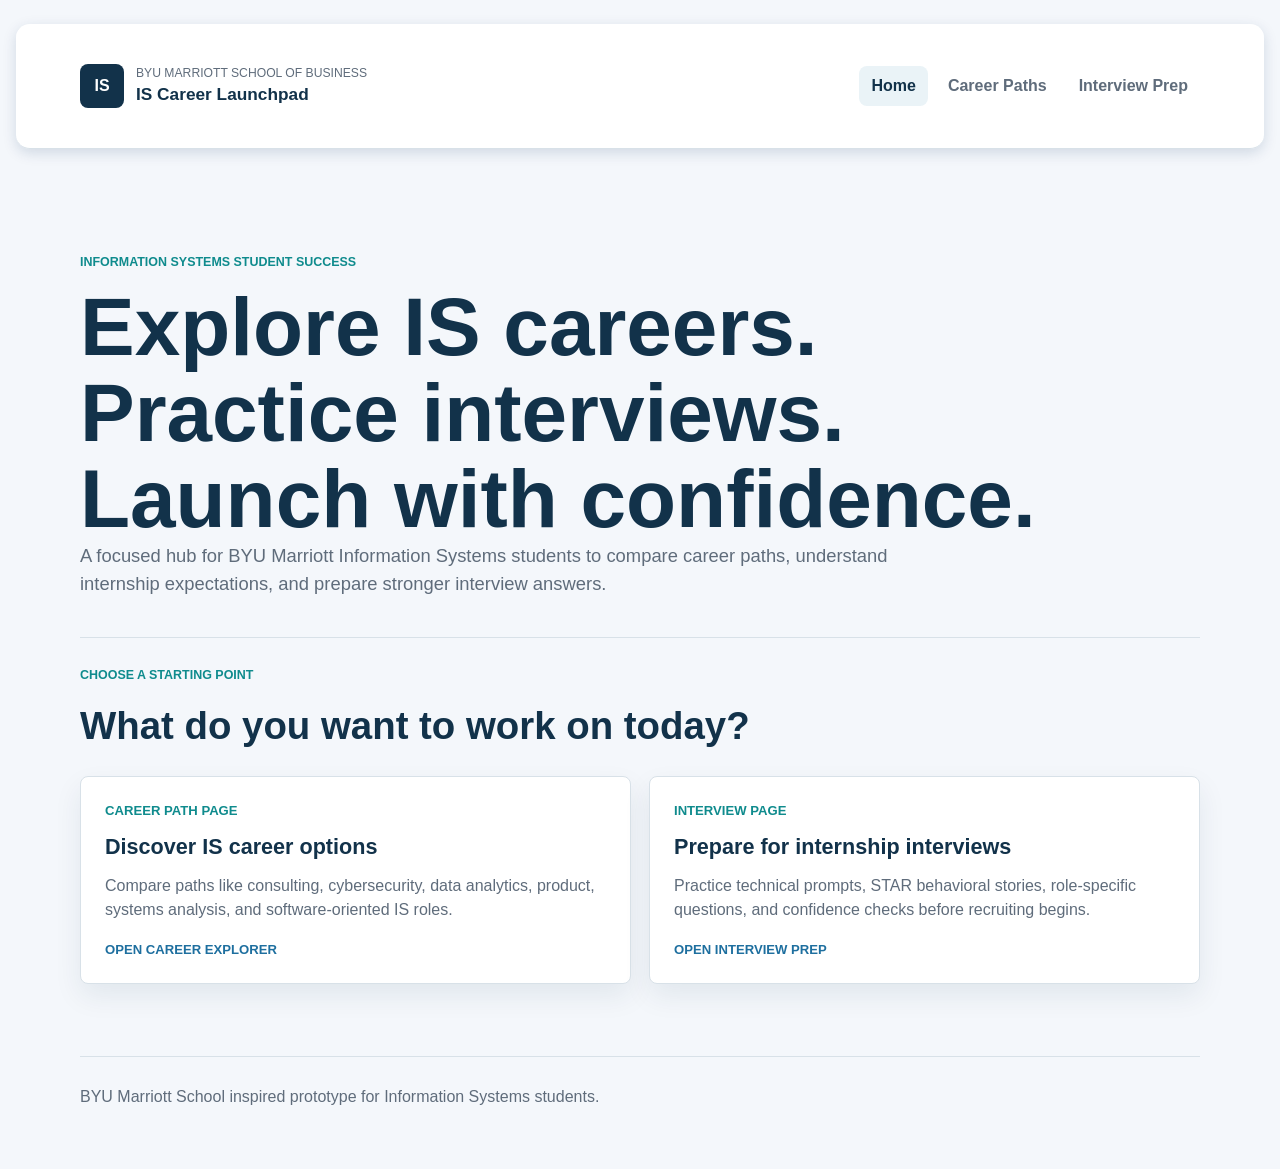
==== commit 70967108: "Simplify homepage navigation choices" ====
--- a/index.html
+++ b/index.html
@@ -38,43 +38,7 @@
                     A focused hub for BYU Marriott Information Systems students to compare career paths,
                     understand internship expectations, and prepare stronger interview answers.
                 </p>
-
-                <div class="hero-actions" aria-label="Primary pages">
-                    <a class="button button-primary" href="careers.html">Explore Career Paths</a>
-                    <a class="button button-secondary" href="interviews.html">Practice Interviews</a>
-                </div>
             </div>
-
-            <aside class="launch-plan" aria-labelledby="launch-plan-title">
-                <div class="launch-plan-heading">
-                    <p class="eyebrow">How the Launchpad works</p>
-                    <h2 id="launch-plan-title">Your next step starts here.</h2>
-                    <p>Use either tool on its own, or follow them in order for the complete experience.</p>
-                </div>
-
-                <a class="launch-step" href="careers.html">
-                    <span class="step-number">1</span>
-                    <span class="step-copy">
-                        <strong>Explore career paths</strong>
-                        <span>Compare eight IS roles, their skills, and internship expectations.</span>
-                    </span>
-                    <span class="step-arrow" aria-hidden="true">→</span>
-                </a>
-
-                <a class="launch-step" href="interviews.html">
-                    <span class="step-number">2</span>
-                    <span class="step-copy">
-                        <strong>Prepare for interviews</strong>
-                        <span>Study realistic questions, then complete a guided mock interview.</span>
-                    </span>
-                    <span class="step-arrow" aria-hidden="true">→</span>
-                </a>
-
-                <div class="launch-plan-note">
-                    <span aria-hidden="true">✓</span>
-                    <p>No account or setup required—choose a tool and begin.</p>
-                </div>
-            </aside>
         </section>
 
         <section class="pathway-section" aria-labelledby="pathway-title">
--- a/css/global.css
+++ b/css/global.css
@@ -113,10 +113,11 @@
 }
 
 .hero-section {
-    display: grid;
-    grid-template-columns: minmax(0, 1.05fr) minmax(320px, 0.95fr);
-    gap: 40px;
-    align-items: center;
+    padding-bottom: 40px;
+}
+
+.hero-content {
+    max-width: 1040px;
 }
 
 .hero-content h1,
@@ -128,11 +129,21 @@
     line-height: 1.05;
 }
 
+.hero-content h1 {
+    max-width: 1040px;
+    font-size: clamp(3rem, 6.4vw, 5.5rem);
+}
+
 .hero-copy,
 .page-hero p:not(.eyebrow) {
     max-width: 720px;
     color: var(--muted);
     font-size: 1.08rem;
+}
+
+.hero-copy {
+    max-width: 850px;
+    font-size: 1.15rem;
 }
 
 .eyebrow {
@@ -142,13 +153,6 @@
     font-weight: 800;
     letter-spacing: 0;
     text-transform: uppercase;
-}
-
-.hero-actions {
-    display: flex;
-    flex-wrap: wrap;
-    gap: 12px;
-    margin-top: 28px;
 }
 
 .button {
@@ -174,112 +178,6 @@
     border-color: var(--line);
 }
 
-.launch-plan {
-    display: grid;
-    gap: 12px;
-    padding: 26px;
-    border: 1px solid var(--line);
-    border-radius: 8px;
-    background:
-        linear-gradient(145deg, rgba(30, 111, 159, 0.09), rgba(15, 139, 141, 0.04)),
-        #ffffff;
-    box-shadow: var(--shadow);
-}
-
-.launch-plan-heading {
-    margin-bottom: 6px;
-}
-
-.launch-plan-heading h2 {
-    margin: 0;
-    color: var(--navy);
-    font-size: 1.55rem;
-    line-height: 1.2;
-}
-
-.launch-plan-heading p:not(.eyebrow) {
-    margin: 8px 0 0;
-    color: var(--muted);
-}
-
-.launch-step {
-    display: grid;
-    grid-template-columns: auto minmax(0, 1fr) auto;
-    align-items: center;
-    gap: 14px;
-    padding: 16px;
-    border: 1px solid var(--line);
-    border-radius: 8px;
-    background: #ffffff;
-    text-decoration: none;
-    transition: border-color 160ms ease, box-shadow 160ms ease, transform 160ms ease;
-}
-
-.launch-step:hover {
-    border-color: var(--blue);
-    box-shadow: 0 10px 24px rgba(18, 50, 74, 0.1);
-    transform: translateY(-2px);
-}
-
-.step-number {
-    display: grid;
-    width: 42px;
-    height: 42px;
-    place-items: center;
-    border-radius: 50%;
-    color: #ffffff;
-    background: var(--navy);
-    font-size: 1.1rem;
-    font-weight: 900;
-}
-
-.step-copy,
-.step-copy span {
-    display: block;
-}
-
-.step-copy strong {
-    color: var(--navy);
-    font-size: 1rem;
-}
-
-.step-copy span {
-    margin-top: 2px;
-    color: var(--muted);
-    font-size: 0.88rem;
-}
-
-.step-arrow {
-    color: var(--blue);
-    font-size: 1.5rem;
-    font-weight: 900;
-}
-
-.launch-plan-note {
-    display: flex;
-    align-items: center;
-    gap: 9px;
-    margin-top: 4px;
-    color: var(--muted);
-    font-size: 0.85rem;
-}
-
-.launch-plan-note > span {
-    display: grid;
-    flex: 0 0 24px;
-    width: 24px;
-    height: 24px;
-    place-items: center;
-    border-radius: 50%;
-    color: #ffffff;
-    background: var(--teal);
-    font-weight: 900;
-}
-
-.launch-plan-note p {
-    margin: 0;
-}
-
 .pathway-card,
 .career-card,
 .question-card,
@@ -291,7 +189,8 @@
 }
 
 .pathway-section {
-    padding: 16px 0 72px;
+    padding: 28px 0 72px;
+    border-top: 1px solid var(--line);
 }
 
 .section-heading {
@@ -392,13 +291,11 @@
 
 @media (max-width: 820px) {
     .nav-bar,
-    .hero-section,
     .pathway-grid,
     .toolbar {
         display: grid;
     }
 
-    .hero-section,
     .pathway-grid {
         grid-template-columns: 1fr;
     }
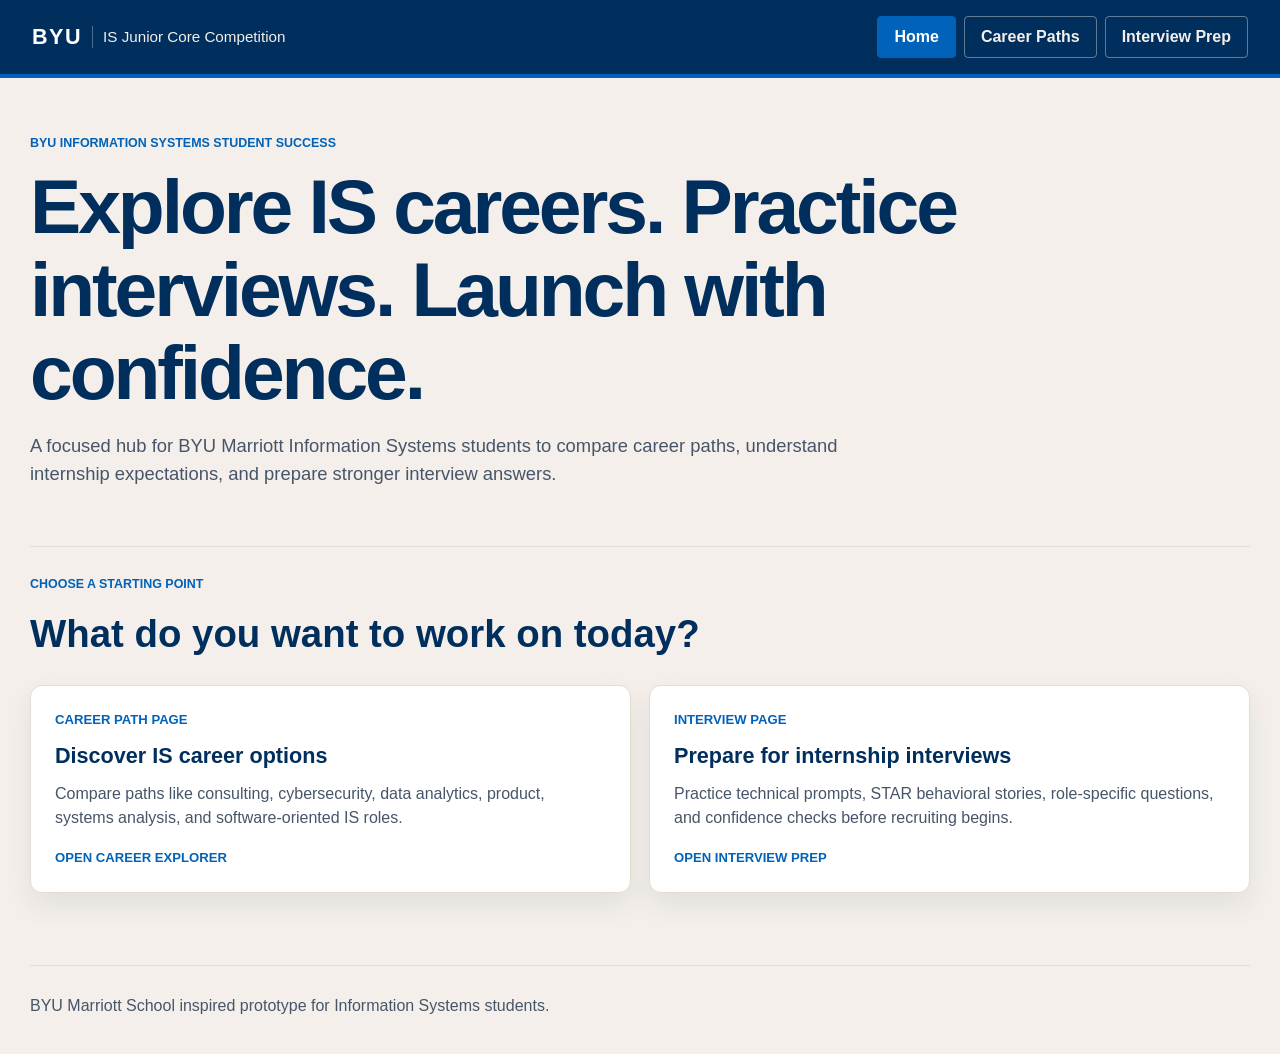
==== commit d40341bf: "Changed sizing" ====
--- a/index.html
+++ b/index.html
@@ -13,17 +13,14 @@
 <body>
     <header class="site-header">
         <nav class="nav-bar" aria-label="Main navigation">
-            <a class="brand" href="index.html">
-                <span class="brand-mark">IS</span>
-                <span>
-                    <span class="brand-school">BYU Marriott School of Business</span>
-                    <span class="brand-title">IS Career Launchpad</span>
-                </span>
+            <a class="brand" href="index.html" aria-label="IS Career Launchpad home">
+                <span class="brand-title">BYU</span>
+                <span class="brand-subtitle">IS Junior Core Competition</span>
             </a>
 
             <div class="nav-links">
-                <a href="index.html">Home</a>
-                <a href="careers.html">Career Paths</a>
+                <a href="index.html" aria-current="page">Home</a>
+                <a href="career-exploration.html">Career Paths</a>
                 <a href="interviews.html">Interview Prep</a>
             </div>
         </nav>
@@ -32,7 +29,7 @@
     <main>
         <section class="hero-section" aria-labelledby="hero-title">
             <div class="hero-content">
-                <p class="eyebrow">Information Systems Student Success</p>
+                <p class="eyebrow">BYU Information Systems Student Success</p>
                 <h1 id="hero-title">Explore IS careers. Practice interviews. Launch with confidence.</h1>
                 <p class="hero-copy">
                     A focused hub for BYU Marriott Information Systems students to compare career paths,
@@ -48,7 +45,7 @@
             </div>
 
             <div class="pathway-grid">
-                <a class="pathway-card" href="careers.html">
+          <a class="pathway-card" href="career-exploration.html">
                     <span class="card-label">Career Path Page</span>
                     <h3>Discover IS career options</h3>
                     <p>
--- a/css/global.css
+++ b/css/global.css
@@ -1,14 +1,14 @@
 :root {
-    --navy: #12324a;
-    --blue: #1e6f9f;
-    --teal: #0f8b8d;
-    --gold: #c8912f;
-    --ink: #1f2933;
-    --muted: #5f6c7b;
-    --line: #d8e1e8;
+    --navy: #002e5d;
+    --blue: #0062b8;
+    --teal: #0062b8;
+    --gold: #c28b1e;
+    --ink: #1b242c;
+    --muted: #475569;
+    --line: #e4dcd3;
     --panel: #ffffff;
-    --background: #f5f8fb;
-    --shadow: 0 18px 40px rgba(18, 50, 74, 0.12);
+    --background: #f4efea;
+    --shadow: 0 16px 40px rgba(0, 46, 93, 0.14);
 }
 
 * {
@@ -19,8 +19,8 @@
     margin: 0;
     color: var(--ink);
     background: var(--background);
-    font-family: Arial, Helvetica, sans-serif;
-    line-height: 1.6;
+    font-family: -apple-system, BlinkMacSystemFont, "Segoe UI", Roboto, "Helvetica Neue", Arial, sans-serif;
+    line-height: 1.5;
 }
 
 a {
@@ -31,9 +31,9 @@
     position: sticky;
     top: 0;
     z-index: 10;
-    background: rgba(255, 255, 255, 0.95);
-    border-bottom: 1px solid var(--line);
-    backdrop-filter: blur(12px);
+    color: #ffffff;
+    background: var(--navy);
+    border-bottom: 4px solid var(--blue);
 }
 
 .nav-bar {
@@ -41,44 +41,32 @@
     align-items: center;
     justify-content: space-between;
     gap: 24px;
-    width: min(1120px, calc(100% - 32px));
+    width: 100%;
     margin: 0 auto;
-    padding: 16px 0;
+    padding: 16px 32px;
 }
 
 .brand {
     display: inline-flex;
     align-items: center;
-    gap: 12px;
+    gap: 10px;
+    color: #ffffff;
     text-decoration: none;
 }
 
-.brand-mark {
-    display: grid;
-    width: 44px;
-    height: 44px;
-    place-items: center;
-    color: #ffffff;
-    background: var(--navy);
-    border-radius: 8px;
-    font-weight: 800;
-}
-
-.brand-school,
 .brand-title {
-    display: block;
-}
-
-.brand-school {
-    color: var(--muted);
-    font-size: 0.76rem;
+    color: #ffffff;
+    font-size: 1.35rem;
+    font-weight: 900;
+    letter-spacing: 1.5px;
     text-transform: uppercase;
 }
 
-.brand-title {
-    color: var(--navy);
-    font-size: 1.08rem;
-    font-weight: 800;
+.brand-subtitle {
+    padding-left: 10px;
+    color: #f4efea;
+    border-left: 1px solid rgba(255, 255, 255, 0.3);
+    font-size: 0.95rem;
 }
 
 .nav-links {
@@ -89,27 +77,30 @@
 }
 
 .nav-links a {
-    padding: 8px 12px;
-    border-radius: 8px;
-    color: var(--muted);
+    padding: 8px 16px;
+    border: 1px solid rgba(244, 239, 234, 0.4);
+    border-radius: 4px;
+    color: #f4efea;
+    font-size: 1rem;
     font-weight: 700;
     text-decoration: none;
 }
 
 .nav-links a:hover,
 .nav-links a[aria-current="page"] {
-    color: var(--navy);
-    background: #eaf3f7;
+    color: #ffffff;
+    background: var(--blue);
+    border-color: var(--blue);
 }
 
 main {
-    width: min(1120px, calc(100% - 32px));
+    width: min(1220px, calc(100% - 40px));
     margin: 0 auto;
 }
 
 .hero-section,
 .page-hero {
-    padding: 72px 0 56px;
+    padding: 56px 0 44px;
 }
 
 .hero-section {
@@ -126,12 +117,13 @@
     margin: 0;
     color: var(--navy);
     font-size: clamp(2.35rem, 5vw, 4.4rem);
-    line-height: 1.05;
+    line-height: 1.08;
+    letter-spacing: -0.04em;
 }
 
 .hero-content h1 {
-    max-width: 1040px;
-    font-size: clamp(3rem, 6.4vw, 5.5rem);
+    max-width: 1100px;
+    font-size: clamp(3rem, 6vw, 5rem);
 }
 
 .hero-copy,
@@ -148,7 +140,7 @@
 
 .eyebrow {
     margin: 0 0 12px;
-    color: var(--teal);
+    color: var(--blue);
     font-size: 0.78rem;
     font-weight: 800;
     letter-spacing: 0;
@@ -183,7 +175,7 @@
 .question-card,
 .prep-panel {
     border: 1px solid var(--line);
-    border-radius: 8px;
+    border-radius: 12px;
     background: var(--panel);
     box-shadow: 0 12px 28px rgba(18, 50, 74, 0.08);
 }
@@ -278,7 +270,7 @@
 }
 
 .site-footer {
-    width: min(1120px, calc(100% - 32px));
+    width: min(1220px, calc(100% - 40px));
     margin: 0 auto;
     padding: 28px 0 36px;
     color: var(--muted);
@@ -302,6 +294,13 @@
 
     .nav-links {
         justify-content: flex-start;
+        overflow-x: auto;
+        flex-wrap: nowrap;
+        width: 100%;
+    }
+
+    .nav-links a {
+        white-space: nowrap;
     }
 
     .hero-section,
--- a/css/careers.css
+++ b/css/careers.css
@@ -1,476 +1,70 @@
-:root {
-  --byu-navy: #002e5d;
-  --byu-blue: #0057b8;
-  --light-bg: #f4f7fb;
-  --card-bg: #ffffff;
-  --border-color: #dbe3ed;
-  --text-main: #1f2937;
-  --text-muted: #64748b;
-  --accent-green: #10b981;
-  --accent-red: #ef4444;
-  --accent-gold: #f59e0b;
+.career-grid {
+    display: grid;
+    grid-template-columns: repeat(3, minmax(0, 1fr));
+    gap: 18px;
+    padding-bottom: 72px;
 }
 
-* {
-  box-sizing: border-box;
-  margin: 0;
-  padding: 0;
-  font-family: -apple-system, BlinkMacSystemFont, "Segoe UI", Roboto, Helvetica, Arial, sans-serif;
+.career-card {
+    display: grid;
+    gap: 14px;
+    padding: 22px;
 }
 
-html {
-  scroll-behavior: smooth;
+.career-card h2 {
+    margin: 0;
+    color: var(--navy);
+    font-size: 1.25rem;
 }
 
-body {
-  background-color: var(--light-bg);
-  color: var(--text-main);
-  padding: 24px 16px;
-  line-height: 1.5;
+.career-card p {
+    margin: 0;
+    color: var(--muted);
 }
 
-.container {
-  max-width: 1120px;
-  margin: 0 auto;
+.career-meta {
+    display: flex;
+    flex-wrap: wrap;
+    gap: 8px;
 }
 
-header {
-  background: var(--byu-navy);
-  color: white;
-  padding: 24px 28px;
-  border-radius: 14px;
-  margin-bottom: 32px;
-  display: flex;
-  justify-content: space-between;
-  align-items: center;
-  box-shadow: 0 4px 14px rgba(0, 46, 93, 0.15);
+.career-meta span,
+.skill-pill {
+    display: inline-flex;
+    align-items: center;
+    min-height: 30px;
+    padding: 4px 9px;
+    border-radius: 999px;
+    color: var(--navy);
+    background: #edf6f7;
+    font-size: 0.82rem;
+    font-weight: 700;
 }
 
-.back-link {
-  color: #93c5fd;
-  text-decoration: none;
-  font-size: 0.85rem;
-  font-weight: 600;
-  display: inline-block;
-  margin-bottom: 6px;
-  transition: color 0.15s;
+.skill-list {
+    display: flex;
+    flex-wrap: wrap;
+    gap: 8px;
 }
 
-.back-link:hover {
-  color: #ffffff;
-  text-decoration: underline;
+.empty-state {
+    grid-column: 1 / -1;
+    padding: 28px;
+    border: 1px dashed var(--line);
+    border-radius: 8px;
+    color: var(--muted);
+    background: #ffffff;
+    text-align: center;
 }
 
-header h1 {
-  font-size: 1.7rem;
-  letter-spacing: -0.5px;
+@media (max-width: 980px) {
+    .career-grid {
+        grid-template-columns: repeat(2, minmax(0, 1fr));
+    }
 }
 
-header p {
-  color: #cbd5e1;
-  font-size: 0.95rem;
-  margin-top: 4px;
+@media (max-width: 640px) {
+    .career-grid {
+        grid-template-columns: 1fr;
+    }
 }
-
-.header-badge {
-  font-size: 0.85rem;
-  background: rgba(255, 255, 255, 0.15);
-  padding: 6px 14px;
-  border-radius: 6px;
-  font-weight: 500;
-}
-
-.module-section {
-  margin-bottom: 24px;
-}
-
-.section-heading-row {
-  display: flex;
-  justify-content: space-between;
-  align-items: flex-end;
-  margin-bottom: 20px;
-  flex-wrap: wrap;
-  gap: 12px;
-}
-
-.section-heading-row h2 {
-  font-size: 1.5rem;
-  color: var(--byu-navy);
-}
-
-.section-desc {
-  color: var(--text-muted);
-  font-size: 0.95rem;
-  margin-top: 4px;
-}
-
-.jump-btn {
-  background: white;
-  color: var(--byu-navy);
-  border: 2px solid var(--byu-navy);
-  padding: 8px 16px;
-  font-size: 0.9rem;
-}
-
-.jump-btn:hover {
-  background: #eef4fc;
-  color: var(--byu-blue);
-}
-
-.section-divider {
-  border: none;
-  border-top: 2px dashed var(--border-color);
-  margin: 48px 0;
-}
-
-/* PART A: EXPLORE STYLES */
-.filter-bar {
-  display: flex;
-  gap: 10px;
-  margin-bottom: 20px;
-  flex-wrap: wrap;
-}
-
-.filter-btn {
-  border: 1px solid var(--border-color);
-  background: white;
-  padding: 8px 16px;
-  border-radius: 20px;
-  cursor: pointer;
-  font-size: 0.88rem;
-  font-weight: 500;
-}
-
-.filter-btn.active {
-  background: var(--byu-blue);
-  color: white;
-  border-color: var(--byu-blue);
-}
-
-.grid-careers {
-  display: grid;
-  grid-template-columns: repeat(auto-fit, minmax(260px, 1fr));
-  gap: 20px;
-  margin-bottom: 24px;
-}
-
-.career-summary-card {
-  background: white;
-  border: 1px solid var(--border-color);
-  border-radius: 12px;
-  padding: 20px;
-  cursor: pointer;
-  transition: transform 0.2s, box-shadow 0.2s, border-color 0.2s;
-}
-
-.career-summary-card:hover {
-  transform: translateY(-3px);
-  box-shadow: 0 8px 20px rgba(0, 0, 0, 0.06);
-}
-
-.career-summary-card.selected {
-  border-color: var(--byu-navy);
-  background: #fafcff;
-  outline: 2px solid var(--byu-navy);
-}
-
-.badge {
-  display: inline-block;
-  font-size: 0.72rem;
-  text-transform: uppercase;
-  letter-spacing: 0.5px;
-  padding: 4px 8px;
-  border-radius: 6px;
-  font-weight: 700;
-  margin-bottom: 8px;
-}
-
-.badge-dev { background: #e0f2fe; color: #0369a1; }
-.badge-ba { background: #fef3c7; color: #b45309; }
-.badge-sec { background: #fee2e2; color: #b91c1c; }
-.badge-data { background: #dcfce7; color: #15803d; }
-
-.detail-panel {
-  background: white;
-  border-radius: 12px;
-  border: 1px solid var(--border-color);
-  padding: 28px;
-  box-shadow: 0 4px 16px rgba(0, 0, 0, 0.04);
-}
-
-.detail-grid {
-  display: grid;
-  grid-template-columns: 1fr 1fr;
-  gap: 24px;
-  margin-top: 20px;
-}
-
-@media (max-width: 768px) {
-  .detail-grid { grid-template-columns: 1fr; }
-}
-
-.detail-section {
-  background: #f8fafc;
-  padding: 16px;
-  border-radius: 8px;
-  border-left: 4px solid var(--byu-navy);
-}
-
-.detail-section h4 {
-  margin-bottom: 8px;
-  font-size: 0.95rem;
-  color: var(--byu-navy);
-}
-
-.detail-section p, .detail-section ul {
-  font-size: 0.9rem;
-  color: #334155;
-}
-
-.detail-section ul {
-  padding-left: 18px;
-}
-
-/* PART B: BATTLE STYLES */
-.arena-setup {
-  background: white;
-  padding: 24px;
-  border-radius: 12px;
-  border: 1px solid var(--border-color);
-  margin-bottom: 24px;
-  display: flex;
-  justify-content: space-around;
-  align-items: center;
-  flex-wrap: wrap;
-  gap: 16px;
-}
-
-.select-box label {
-  font-weight: 600;
-  font-size: 0.85rem;
-  display: block;
-  margin-bottom: 4px;
-}
-
-.select-box select {
-  padding: 10px 14px;
-  border-radius: 8px;
-  border: 1px solid var(--border-color);
-  font-size: 1rem;
-  outline: none;
-  background: white;
-  font-weight: 500;
-}
-
-.vs-text {
-  font-weight: 800;
-  color: var(--byu-navy);
-  font-size: 1.2rem;
-}
-
-.btn-action {
-  background: var(--byu-navy);
-  color: white;
-  border: none;
-  padding: 12px 24px;
-  border-radius: 8px;
-  font-size: 1rem;
-  font-weight: 600;
-  cursor: pointer;
-  transition: background 0.2s;
-}
-
-.btn-action:hover {
-  background: var(--byu-blue);
-}
-
-.arena-stage {
-  background: radial-gradient(circle at center, #1e293b, #0f172a);
-  border-radius: 16px;
-  padding: 30px 20px;
-  color: white;
-  position: relative;
-  overflow: hidden;
-  min-height: 380px;
-  display: flex;
-  flex-direction: column;
-  justify-content: space-between;
-}
-
-.arena-top-labels {
-  display: flex;
-  justify-content: space-between;
-  font-size: 0.85rem;
-  text-transform: uppercase;
-  letter-spacing: 1px;
-  color: #94a3b8;
-}
-
-.fighters-row {
-  display: flex;
-  justify-content: space-between;
-  align-items: flex-end;
-  padding: 0 40px;
-  margin-top: 10px;
-}
-
-.fighter-wrapper {
-  display: flex;
-  flex-direction: column;
-  align-items: center;
-  position: relative;
-  width: 140px;
-  transition: transform 0.2s ease-out;
-}
-
-.hp-container {
-  width: 130px;
-  background: rgba(255, 255, 255, 0.2);
-  border-radius: 6px;
-  padding: 3px;
-  margin-bottom: 12px;
-}
-
-.hp-fill {
-  height: 12px;
-  background: var(--accent-green);
-  border-radius: 4px;
-  transition: width 0.4s ease-out, background-color 0.4s ease-out;
-  width: 100%;
-}
-
-.avatar-box {
-  width: 90px;
-  height: 110px;
-  position: relative;
-}
-
-.fighter-name-label {
-  margin-top: 8px;
-  font-weight: bold;
-  font-size: 0.85rem;
-}
-
-.round-indicator {
-  font-size: 1.5rem;
-  font-weight: 900;
-  color: #cbd5e1;
-}
-
-/* PUNCH ANIMATIONS */
-.punch-right {
-  animation: lPunch 0.35s ease-in-out;
-}
-
-.punch-left {
-  animation: rPunch 0.35s ease-in-out;
-}
-
-.hit-react {
-  animation: hitShake 0.35s ease-in-out;
-}
-
-@keyframes lPunch {
-  0% { transform: translateX(0); }
-  50% { transform: translateX(80px) rotate(8deg); }
-  100% { transform: translateX(0); }
-}
-
-@keyframes rPunch {
-  0% { transform: translateX(0); }
-  50% { transform: translateX(-80px) rotate(-8deg); }
-  100% { transform: translateX(0); }
-}
-
-@keyframes hitShake {
-  0% { transform: translateX(0); }
-  25% { transform: translateX(12px); filter: brightness(2) drop-shadow(0 0 8px red); }
-  50% { transform: translateX(-8px); }
-  75% { transform: translateX(6px); }
-  100% { transform: translateX(0); }
-}
-
-.hit-impact-text {
-  position: absolute;
-  top: -20px;
-  font-weight: 900;
-  font-size: 1.2rem;
-  color: #facc15;
-  text-shadow: 0 0 8px #000;
-  opacity: 0;
-  pointer-events: none;
-  transition: opacity 0.3s, transform 0.3s;
-}
-
-.hit-impact-text.show {
-  opacity: 1;
-  transform: translateY(-15px);
-}
-
-.battle-prompt-card {
-  background: rgba(255, 255, 255, 0.96);
-  color: var(--text-main);
-  padding: 20px;
-  border-radius: 12px;
-  margin-top: 24px;
-  box-shadow: 0 10px 25px rgba(0,0,0,0.3);
-}
-
-.battle-prompt-card h3 {
-  font-size: 1.05rem;
-  color: var(--byu-navy);
-  margin-bottom: 12px;
-}
-
-.prompt-options {
-  display: grid;
-  grid-template-columns: 1fr 1fr;
-  gap: 12px;
-}
-
-@media (max-width: 600px) {
-  .prompt-options { grid-template-columns: 1fr; }
-  .fighters-row { padding: 0 10px; }
-}
-
-.prompt-btn {
-  background: #f1f5f9;
-  border: 1px solid #cbd5e1;
-  border-radius: 8px;
-  padding: 12px;
-  text-align: left;
-  font-size: 0.9rem;
-  cursor: pointer;
-  transition: background 0.15s, border-color 0.15s;
-}
-
-.prompt-btn:hover {
-  background: #e2e8f0;
-  border-color: #94a3b8;
-}
-
-.result-banner {
-  background: #ecfdf5;
-  border: 2px solid var(--accent-green);
-  border-radius: 12px;
-  padding: 24px;
-  margin-top: 24px;
-  display: none;
-  text-align: center;
-}
-
-.result-banner h3 {
-  color: #065f46;
-  margin-bottom: 8px;
-}
-
-.reset-btn {
-  margin-top: 14px;
-}
-
-.source-tag {
-  font-size: 0.75rem;
-  color: var(--text-muted);
-  margin-top: 8px;
-  text-align: right;
-}
